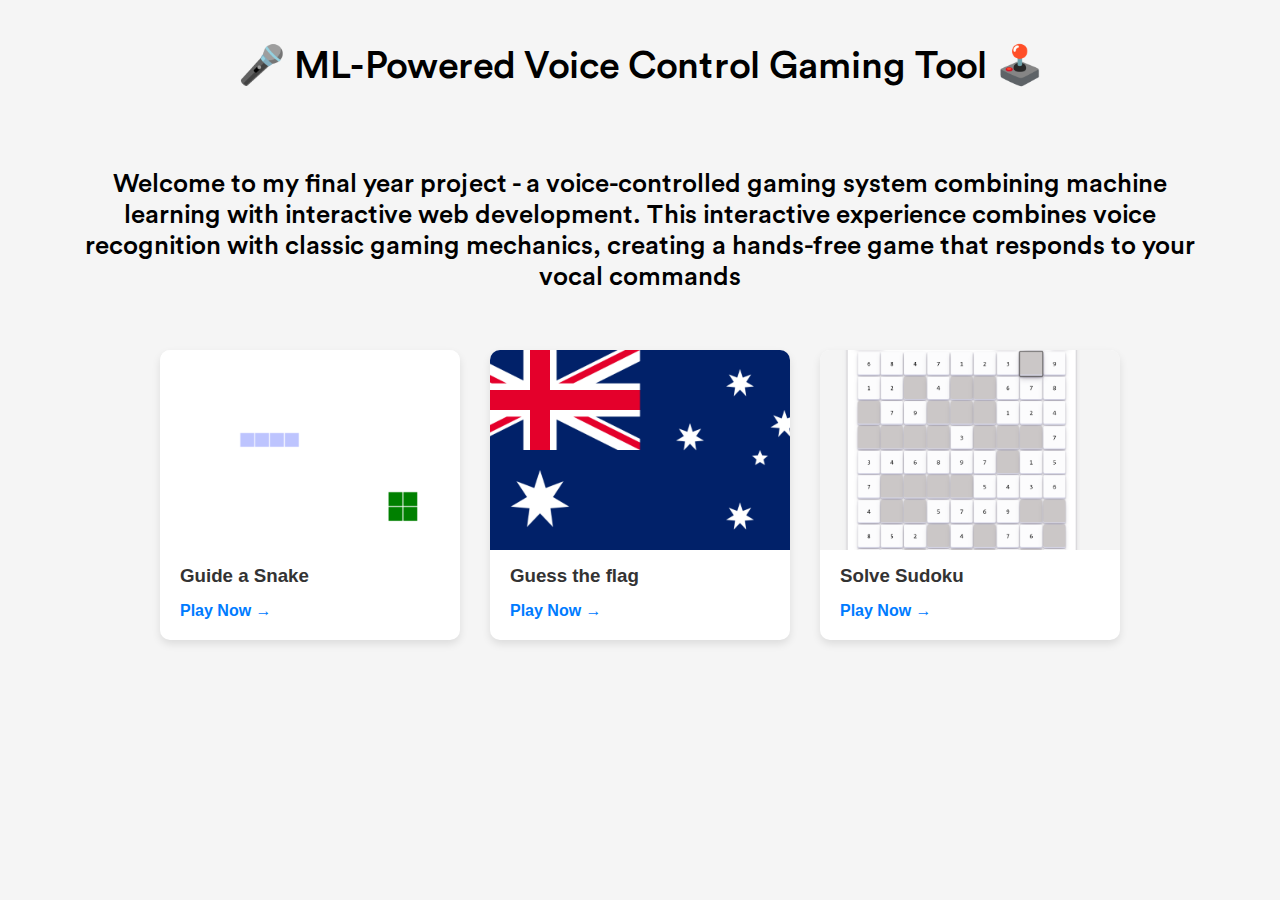
==== index.html @ 0c766125 "first commit" ====
<!DOCTYPE html>
<html lang="en">
<head>
  <meta charset="UTF-8">
  <meta name="viewport" content="width=device-width, initial-scale=1.0">
  <title>Voice Control Gaming System</title>
  <link rel="stylesheet" href="style.css">
</head> 
<div id="description">
    <h2>🎤 ML-Powered Voice Control Gaming Tool 🕹️</h2>
    <p>Welcome to my final year project - a voice-controlled gaming system combining machine learning with interactive web development. This interactive experience combines voice recognition with classic gaming mechanics, creating a hands-free game that responds to your vocal commands</p>
    
</div>
    <div class="game-container">
      <a href="snake.html" class="game-card">
            <div class="game-image" style="background-image: url('snake.png');"></div>
            <h3>Guide a Snake</h3>
            <p>Play Now →</p>
        </a> 
        <a href="flag.html" class="game-card">
            <div class="game-image" style="background-image: url('flag.png');"></div>
            <h3>Guess the flag</h3>
            <p>Play Now →</p>
        </a>
 
        <a href="sudoku.html" class="game-card">
            <div class="game-image" style="background-image: url('sudoku.png');"></div>
            <h3>Solve Sudoku</h3>
            <p>Play Now →</p>
        </a>

      
    </div>
</body>
</html>
---- style.css ----
body {
  box-sizing: border-box;
  margin: 0;
  background-color: #f5f5f5;
  padding: 0;
  overflow-x: hidden;
  font-family: gotham;
}

h2{
  font-weight: 100;
  font-size: 38px;
}
 
#description {
  width: 100vw;
  display: flex;justify-content: center;align-items: center;
  flex-wrap: wrap;
  height: 330px; 
}
@font-face {
  font-family: gotham;
  src: url("circular-std-medium-500.ttf");
}
 
#description p{
  text-align: center;
  width: 90%; 
  font-size: 26px;
}
.game-container {
  display: flex;
  justify-content: center;
  gap: 30px;
  padding: 20px 20px;
  flex-wrap: wrap;
}

.game-card {
  width: 300px;
  background: white;
  border-radius: 10px;
  overflow: hidden; 
  box-shadow: 0 4px 8px rgba(0, 0, 0, 0.1);
  text-decoration: none;
  color: #333;
  transition: transform 0.3s ease;
}

.game-card:hover {
  transform:  translateY(-5px);
  box-shadow: 0 8px 16px rgba(0, 0, 0, 0.2);
}

.game-image {
  height: 200px;
  background-size: cover;
  background-position: center;
}

.game-card h3 {
  margin: 15px 20px;
  font-family: Arial, sans-serif;
}

.game-card p {
  margin: 0 20px 20px 20px;
  color: #007bff;
  font-weight: bold;
  font-family: Arial, sans-serif;
}
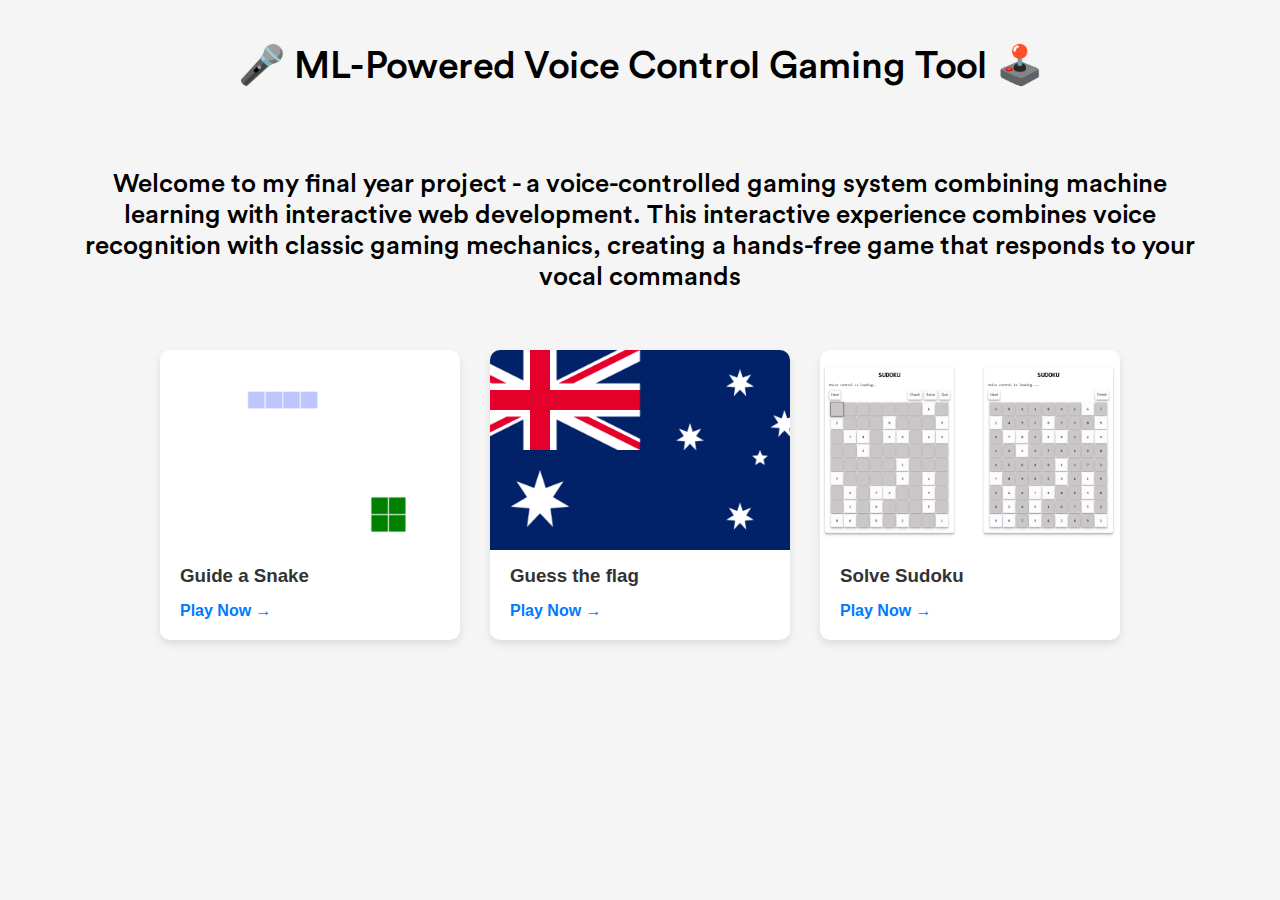
==== commit 2da80a9f: "sudoku controlls size fixed" ====
--- a/index.html
+++ b/index.html
@@ -10,7 +10,7 @@
     <h2>🎤 ML-Powered Voice Control Gaming Tool 🕹️</h2>
     <p>Welcome to my final year project - a voice-controlled gaming system combining machine learning with interactive web development. This interactive experience combines voice recognition with classic gaming mechanics, creating a hands-free game that responds to your vocal commands</p>
     
-</div>
+</div> 
     <div class="game-container">
       <a href="snake.html" class="game-card">
             <div class="game-image" style="background-image: url('snake.png');"></div>
@@ -29,7 +29,6 @@
             <p>Play Now →</p>
         </a>
 
-      
     </div>
 </body>
 </html>--- a/style.css
+++ b/style.css
@@ -3,15 +3,14 @@
   margin: 0;
   background-color: #f5f5f5;
   padding: 0;
-  overflow-x: hidden;
+  overflow: hidden;
   font-family: gotham;
 }
 
 h2{
   font-weight: 100;
   font-size: 38px;
-}
- 
+} 
 #description {
   width: 100vw;
   display: flex;justify-content: center;align-items: center;
@@ -69,3 +68,81 @@
   font-weight: bold;
   font-family: Arial, sans-serif;
 }
+/* Add these media queries at the bottom of your CSS */
+@media screen and (max-width: 768px) {
+  h2 {
+    font-size: 28px;
+    padding: 0 20px;
+    text-align: center;
+  }
+
+  #description {
+    height: auto;
+    min-height: 300px;
+    padding: 30px 0;
+  }
+
+  #description p {
+    font-size: 18px;
+    line-height: 1.5;
+    padding: 0 20px;
+    width: 100%;
+  }
+
+  .game-container {
+    gap: 20px;
+    padding: 20px 10px;
+  }
+
+  .game-card {
+    width: 100%;
+    max-width: 300px;
+    margin: 0 10px;
+  }
+
+  .game-image {
+    height: 180px;
+  }
+
+  .game-card h3 {
+    font-size: 1.2rem;
+    margin: 10px 15px;
+  }
+
+  .game-card p {
+    margin: 0 15px 25px 15px;
+    font-size: 0.9rem;
+  }
+}
+
+@media screen and (max-width: 480px) {
+  h2 {
+    font-size: 24px;
+    line-height: 1.3;
+  }
+
+  #description p {
+    font-size: 16px;
+  }
+
+  .game-image {
+    height: 150px;
+  }
+}
+
+/* Add this to existing CSS for better mobile behavior */
+html {
+  scroll-behavior: smooth;
+}
+
+body {
+  min-width: 320px; /* Minimum mobile width */
+}
+
+/* Update the game-card width in original CSS */
+.game-card {
+  width: 100%; /* Changed from fixed 300px */
+  max-width: 300px; /* Add max-width */
+}
+
+
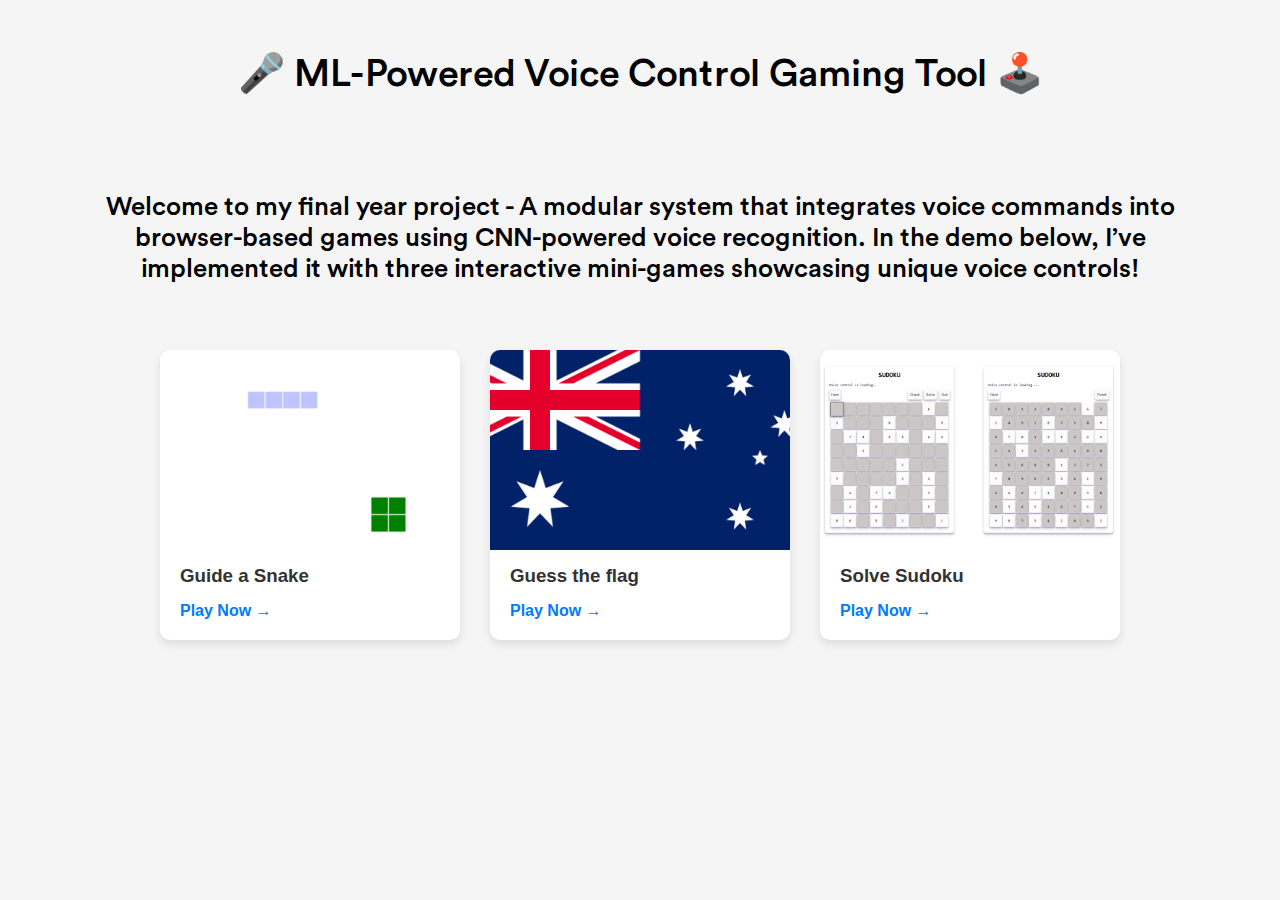
==== commit 63dd0ff8: "sudoku controlls size fixed" ====
--- a/index.html
+++ b/index.html
@@ -8,7 +8,8 @@
 </head> 
 <div id="description">
     <h2>🎤 ML-Powered Voice Control Gaming Tool 🕹️</h2>
-    <p>Welcome to my final year project - a voice-controlled gaming system combining machine learning with interactive web development. This interactive experience combines voice recognition with classic gaming mechanics, creating a hands-free game that responds to your vocal commands</p>
+    <p>Welcome to my final year project - A modular system that integrates voice commands into browser-based games using CNN-powered voice recognition. In the demo below, I’ve implemented it with three interactive mini-games showcasing unique voice controls! 
+</p>
     
 </div> 
     <div class="game-container">
--- a/style.css
+++ b/style.css
@@ -3,7 +3,7 @@
   margin: 0;
   background-color: #f5f5f5;
   padding: 0;
-  overflow: hidden;
+  overflow-x: hidden;
   font-family: gotham;
 }
 
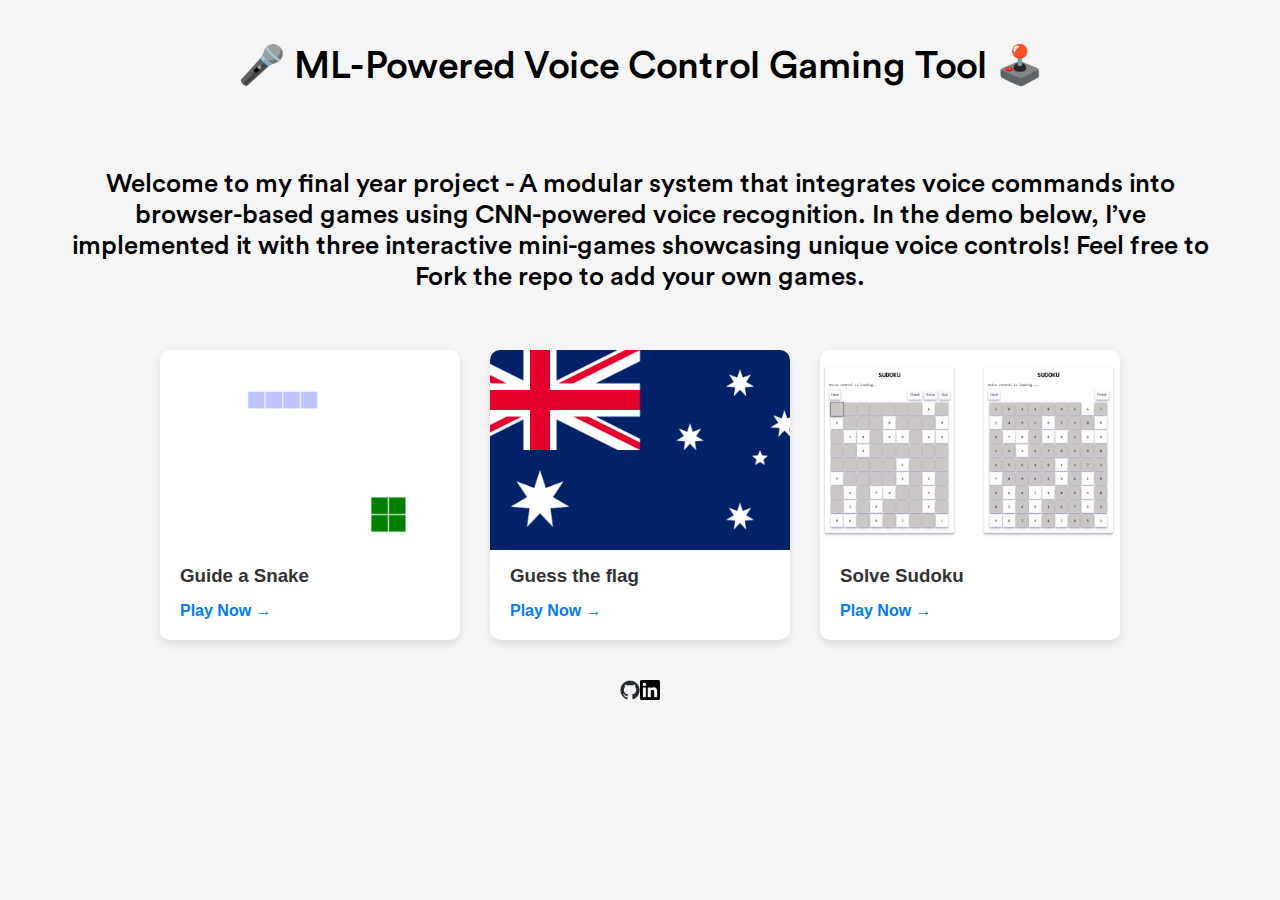
==== commit 3eb4d0e0: "links added" ====
--- a/index.html
+++ b/index.html
@@ -8,7 +8,7 @@
 </head> 
 <div id="description">
     <h2>🎤 ML-Powered Voice Control Gaming Tool 🕹️</h2>
-    <p>Welcome to my final year project - A modular system that integrates voice commands into browser-based games using CNN-powered voice recognition. In the demo below, I’ve implemented it with three interactive mini-games showcasing unique voice controls! 
+    <p>Welcome to my final year project - A modular system that integrates voice commands into browser-based games using CNN-powered voice recognition. In the demo below, I’ve implemented it with three interactive mini-games showcasing unique voice controls! Feel free to Fork the repo to add your own games.
 </p>
     
 </div> 
@@ -29,7 +29,15 @@
             <h3>Solve Sudoku</h3>
             <p>Play Now →</p>
         </a>
-
     </div>
+    <footer>
+        
+<a href="https://github.com/vishwanaaath/VoiceControl-Games-ML">
+    <img src="github-mark.png" class="img" alt="">
+</a>
+<a href="www.linkedin.com/in/vishwanath-gowda-7490b22b2">
+    <img src="social-linkedin.1024x1024.png" class="img" alt="">
+</a>
+    </footer>
 </body>
 </html>--- a/style.css
+++ b/style.css
@@ -6,7 +6,9 @@
   overflow-x: hidden;
   font-family: gotham;
 }
-
+.img{
+  height: 20px;width: 20px;
+}
 h2{
   font-weight: 100;
   font-size: 38px;
@@ -67,6 +69,12 @@
   color: #007bff;
   font-weight: bold;
   font-family: Arial, sans-serif;
+}
+
+footer{
+  display: flex;width: 100vw;
+  align-items: center;justify-content: center;
+  margin-top: 20px;
 }
 /* Add these media queries at the bottom of your CSS */
 @media screen and (max-width: 768px) {
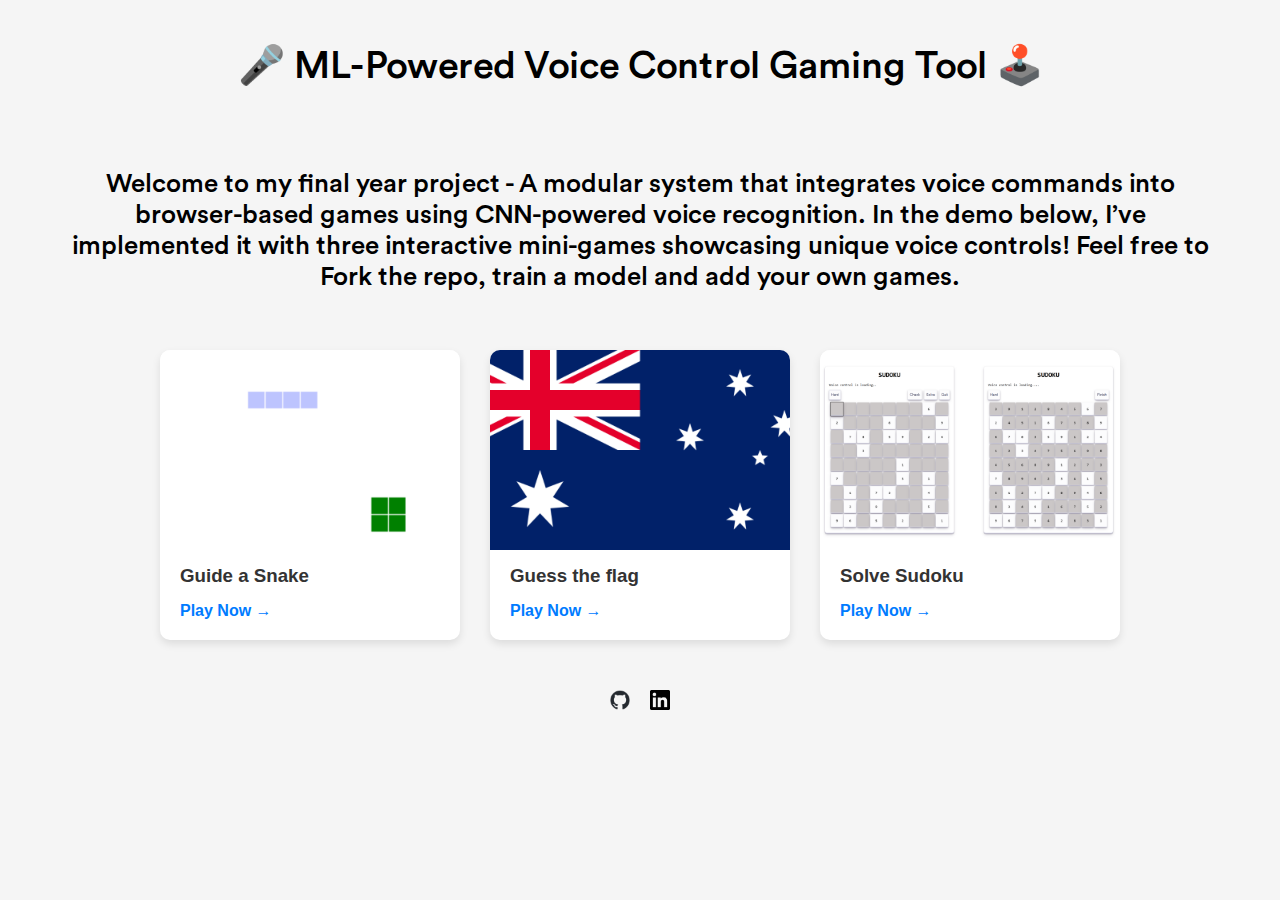
==== commit e77c2ee3: "links added" ====
--- a/index.html
+++ b/index.html
@@ -8,7 +8,7 @@
 </head> 
 <div id="description">
     <h2>🎤 ML-Powered Voice Control Gaming Tool 🕹️</h2>
-    <p>Welcome to my final year project - A modular system that integrates voice commands into browser-based games using CNN-powered voice recognition. In the demo below, I’ve implemented it with three interactive mini-games showcasing unique voice controls! Feel free to Fork the repo to add your own games.
+    <p>Welcome to my final year project - A modular system that integrates voice commands into browser-based games using CNN-powered voice recognition. In the demo below, I’ve implemented it with three interactive mini-games showcasing unique voice controls! Feel free to Fork the repo, train a model and add your own games.
 </p>
     
 </div> 
@@ -35,7 +35,7 @@
 <a href="https://github.com/vishwanaaath/VoiceControl-Games-ML">
     <img src="github-mark.png" class="img" alt="">
 </a>
-<a href="www.linkedin.com/in/vishwanath-gowda-7490b22b2">
+<a href="https://www.linkedin.com/in/vishwanath-gowda-7490b22b2/">
     <img src="social-linkedin.1024x1024.png" class="img" alt="">
 </a>
     </footer>
--- a/style.css
+++ b/style.css
@@ -74,7 +74,11 @@
 footer{
   display: flex;width: 100vw;
   align-items: center;justify-content: center;
-  margin-top: 20px;
+  padding: 20px 0px 0px 0px;
+}
+
+footer a{
+  padding: 10px;
 }
 /* Add these media queries at the bottom of your CSS */
 @media screen and (max-width: 768px) {
